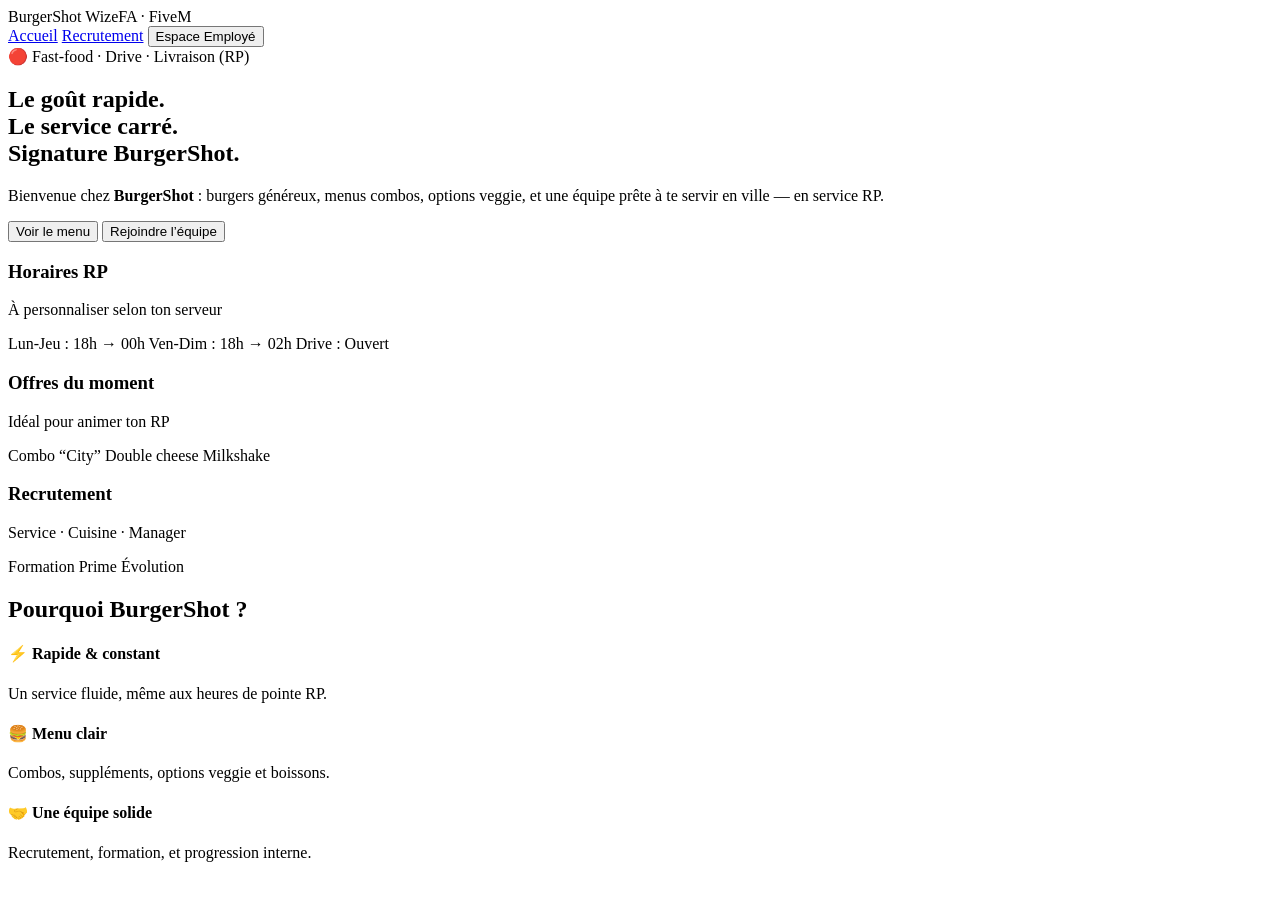
==== index.html @ c9faa7ec "Create index.html for BurgerShot RP website This HTML file sets up the structure for the BurgerShot " ====
<!DOCTYPE html>
<html lang="fr">
<head>
  <meta charset="UTF-8">
  <title>BurgerShot RP</title>
  <link rel="stylesheet" href="style.css">
</head>
<body>

<header class="navbar">
  <div class="logo">
    <span class="brand">BurgerShot</span>
    <span class="server">WizeFA · FiveM</span>
  </div>

  <nav>
    <a href="#">Accueil</a>
    <a href="#">Recrutement</a>
    <button class="btn-red">Espace Employé</button>
  </nav>
</header>

<main class="container">

  <section class="hero">
    <div class="hero-left card">
      <span class="badge">🔴 Fast-food · Drive · Livraison (RP)</span>
      <h1>Le goût rapide.<br>Le service carré.<br>Signature BurgerShot.</h1>

      <p>
        Bienvenue chez <b>BurgerShot</b> : burgers généreux, menus combos,
        options veggie, et une équipe prête à te servir en ville — en service RP.
      </p>

      <div class="actions">
        <button class="btn-red">Voir le menu</button>
        <button class="btn-dark">Rejoindre l’équipe</button>
      </div>
    </div>

    <div class="hero-right">
      <div class="card">
        <h3>Horaires RP</h3>
        <p>À personnaliser selon ton serveur</p>
        <div class="tags">
          <span>Lun-Jeu : 18h → 00h</span>
          <span>Ven-Dim : 18h → 02h</span>
          <span class="open">Drive : Ouvert</span>
        </div>
      </div>

      <div class="card">
        <h3>Offres du moment</h3>
        <p>Idéal pour animer ton RP</p>
        <div class="tags">
          <span>Combo “City”</span>
          <span>Double cheese</span>
          <span>Milkshake</span>
        </div>
      </div>

      <div class="card">
        <h3>Recrutement</h3>
        <p>Service · Cuisine · Manager</p>
        <div class="tags">
          <span>Formation</span>
          <span>Prime</span>
          <span>Évolution</span>
        </div>
      </div>
    </div>
  </section>

  <section class="why">
    <h2>Pourquoi BurgerShot ?</h2>

    <div class="features">
      <div class="card feature">
        <h4>⚡ Rapide & constant</h4>
        <p>Un service fluide, même aux heures de pointe RP.</p>
      </div>

      <div class="card feature">
        <h4>🍔 Menu clair</h4>
        <p>Combos, suppléments, options veggie et boissons.</p>
      </div>

      <div class="card feature">
        <h4>🤝 Une équipe solide</h4>
        <p>Recrutement, formation, et progression interne.</p>
      </div>
    </div>
  </section>

</main>

</body>
</html>
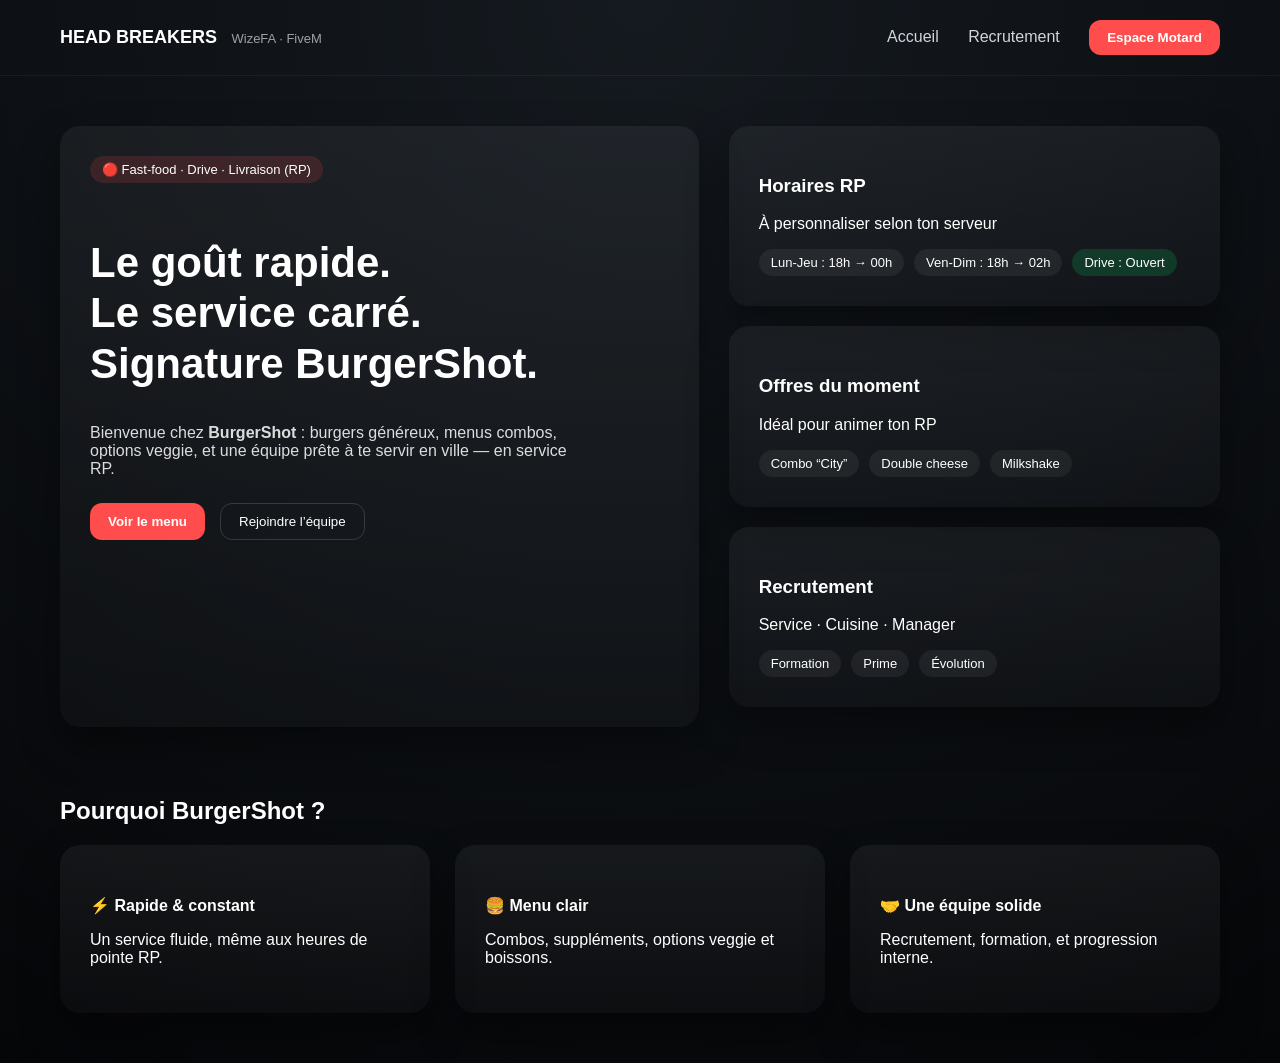
==== commit 77b82158: "Update brand and button text in index.html" ====
--- a/index.html
+++ b/index.html
@@ -9,14 +9,14 @@
 
 <header class="navbar">
   <div class="logo">
-    <span class="brand">BurgerShot</span>
+    <span class="brand">HEAD BREAKERS</span>
     <span class="server">WizeFA · FiveM</span>
   </div>
 
   <nav>
     <a href="#">Accueil</a>
     <a href="#">Recrutement</a>
-    <button class="btn-red">Espace Employé</button>
+    <button class="btn-red">Espace Motard</button>
   </nav>
 </header>
 
--- a/style.css
+++ b/style.css
@@ -0,0 +1,138 @@
+* {
+  box-sizing: border-box;
+}
+
+body {
+  margin: 0;
+  font-family: "Segoe UI", sans-serif;
+  background: radial-gradient(circle at top, #151a20, #050608);
+  color: #fff;
+}
+
+/* NAVBAR */
+.navbar {
+  display: flex;
+  justify-content: space-between;
+  align-items: center;
+  padding: 20px 60px;
+  border-bottom: 1px solid rgba(255,255,255,0.05);
+}
+
+.logo .brand {
+  font-weight: 700;
+  font-size: 18px;
+}
+
+.logo .server {
+  font-size: 13px;
+  opacity: 0.6;
+  margin-left: 10px;
+}
+
+nav a {
+  color: #cfd6dd;
+  text-decoration: none;
+  margin-right: 25px;
+}
+
+.btn-red {
+  background: #ff4d4d;
+  border: none;
+  color: white;
+  padding: 10px 18px;
+  border-radius: 12px;
+  cursor: pointer;
+  font-weight: 600;
+}
+
+.btn-dark {
+  background: transparent;
+  border: 1px solid rgba(255,255,255,0.15);
+  color: white;
+  padding: 10px 18px;
+  border-radius: 12px;
+  cursor: pointer;
+}
+
+/* LAYOUT */
+.container {
+  padding: 50px 60px;
+}
+
+.hero {
+  display: grid;
+  grid-template-columns: 1.3fr 1fr;
+  gap: 30px;
+}
+
+/* CARDS */
+.card {
+  background: linear-gradient(180deg, rgba(255,255,255,0.05), rgba(255,255,255,0.02));
+  border-radius: 20px;
+  padding: 30px;
+  box-shadow: 0 20px 40px rgba(0,0,0,0.4);
+}
+
+/* HERO */
+.badge {
+  display: inline-block;
+  background: rgba(255,77,77,0.15);
+  padding: 6px 12px;
+  border-radius: 20px;
+  font-size: 13px;
+  margin-bottom: 20px;
+}
+
+.hero-left h1 {
+  font-size: 42px;
+  line-height: 1.2;
+}
+
+.hero-left p {
+  opacity: 0.85;
+  max-width: 500px;
+}
+
+.actions {
+  margin-top: 25px;
+  display: flex;
+  gap: 15px;
+}
+
+/* RIGHT COLUMN */
+.hero-right .card {
+  margin-bottom: 20px;
+}
+
+.tags {
+  display: flex;
+  flex-wrap: wrap;
+  gap: 10px;
+  margin-top: 15px;
+}
+
+.tags span {
+  background: rgba(255,255,255,0.06);
+  padding: 6px 12px;
+  border-radius: 20px;
+  font-size: 13px;
+}
+
+.tags .open {
+  background: rgba(0,255,120,0.15);
+}
+
+/* WHY */
+.why {
+  margin-top: 70px;
+}
+
+.features {
+  display: grid;
+  grid-template-columns: repeat(3, 1fr);
+  gap: 25px;
+}
+
+.feature h4 {
+  margin-bottom: 10px;
+}
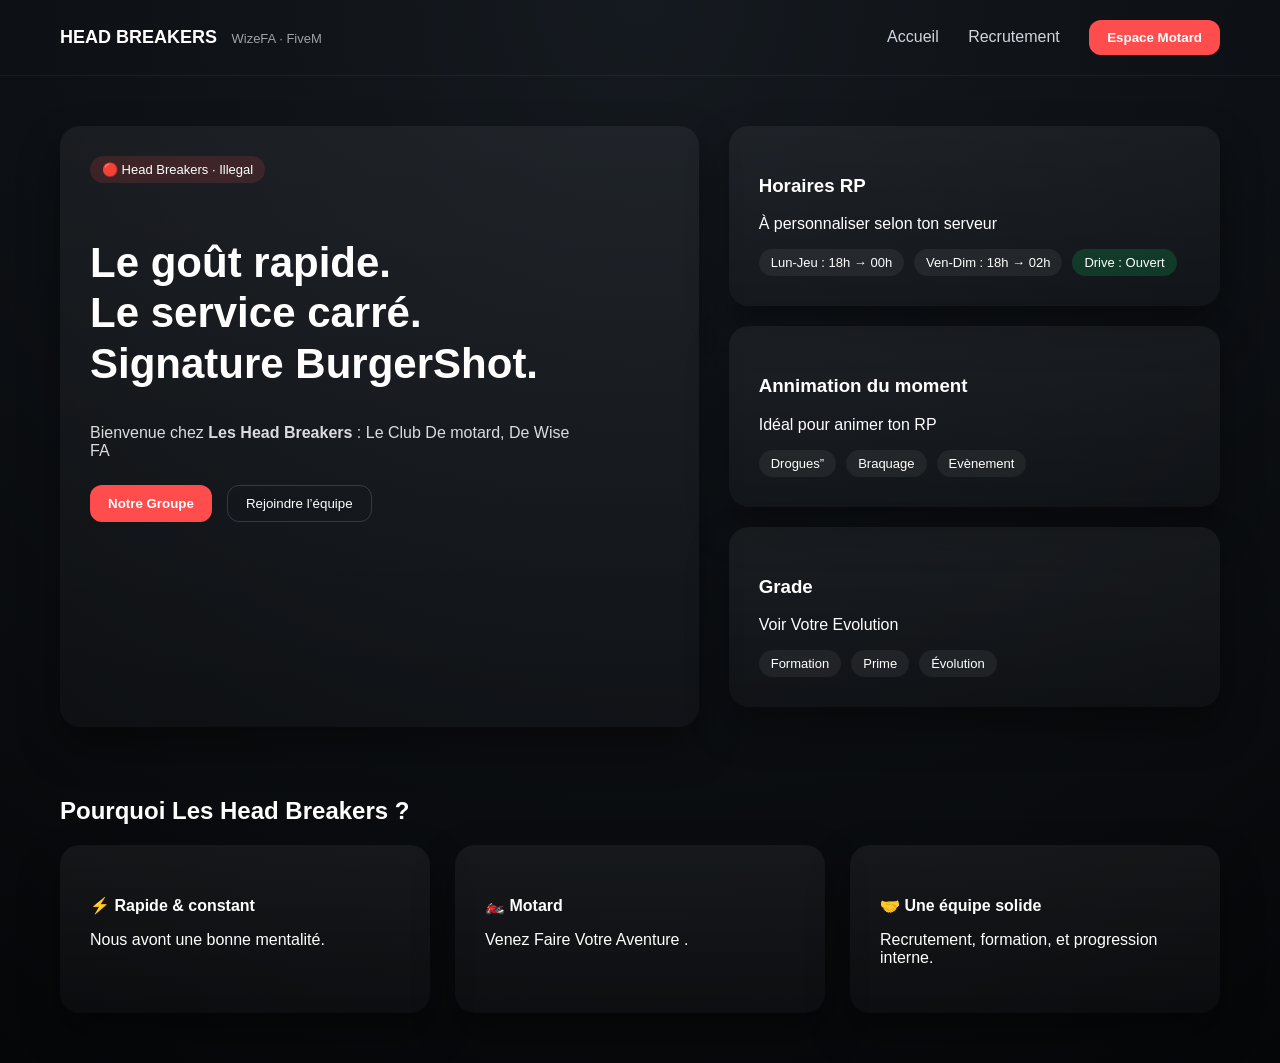
==== commit da9dd332: "Change title and content from BurgerShot to Head Breakers" ====
--- a/index.html
+++ b/index.html
@@ -2,7 +2,7 @@
 <html lang="fr">
 <head>
   <meta charset="UTF-8">
-  <title>BurgerShot RP</title>
+  <title>HEAD BREAKERS RP</title>
   <link rel="stylesheet" href="style.css">
 </head>
 <body>
@@ -24,16 +24,17 @@
 
   <section class="hero">
     <div class="hero-left card">
-      <span class="badge">🔴 Fast-food · Drive · Livraison (RP)</span>
+      <span class="badge">🔴 Head Breakers · Illegal</span>
       <h1>Le goût rapide.<br>Le service carré.<br>Signature BurgerShot.</h1>
+      
 
       <p>
-        Bienvenue chez <b>BurgerShot</b> : burgers généreux, menus combos,
-        options veggie, et une équipe prête à te servir en ville — en service RP.
-      </p>
+        Bienvenue chez <b>Les Head Breakers</b> : Le Club De motard,
+        De Wise FA
+      
 
       <div class="actions">
-        <button class="btn-red">Voir le menu</button>
+        <button class="btn-red">Notre Groupe</button>
         <button class="btn-dark">Rejoindre l’équipe</button>
       </div>
     </div>
@@ -50,18 +51,18 @@
       </div>
 
       <div class="card">
-        <h3>Offres du moment</h3>
+        <h3>Annimation du moment</h3>
         <p>Idéal pour animer ton RP</p>
         <div class="tags">
-          <span>Combo “City”</span>
-          <span>Double cheese</span>
-          <span>Milkshake</span>
+          <span>Drogues”</span>
+          <span>Braquage</span>
+          <span>Evènement</span>
         </div>
       </div>
 
       <div class="card">
-        <h3>Recrutement</h3>
-        <p>Service · Cuisine · Manager</p>
+        <h3>Grade</h3>
+        <p>Voir Votre Evolution</p>
         <div class="tags">
           <span>Formation</span>
           <span>Prime</span>
@@ -72,17 +73,17 @@
   </section>
 
   <section class="why">
-    <h2>Pourquoi BurgerShot ?</h2>
+    <h2>Pourquoi Les Head Breakers ?</h2>
 
     <div class="features">
       <div class="card feature">
         <h4>⚡ Rapide & constant</h4>
-        <p>Un service fluide, même aux heures de pointe RP.</p>
+        <p>Nous avont une bonne mentalité.</p>
       </div>
 
       <div class="card feature">
-        <h4>🍔 Menu clair</h4>
-        <p>Combos, suppléments, options veggie et boissons.</p>
+        <h4> 🏍️ Motard </h4>
+        <p>Venez Faire Votre Aventure .</p>
       </div>
 
       <div class="card feature">
